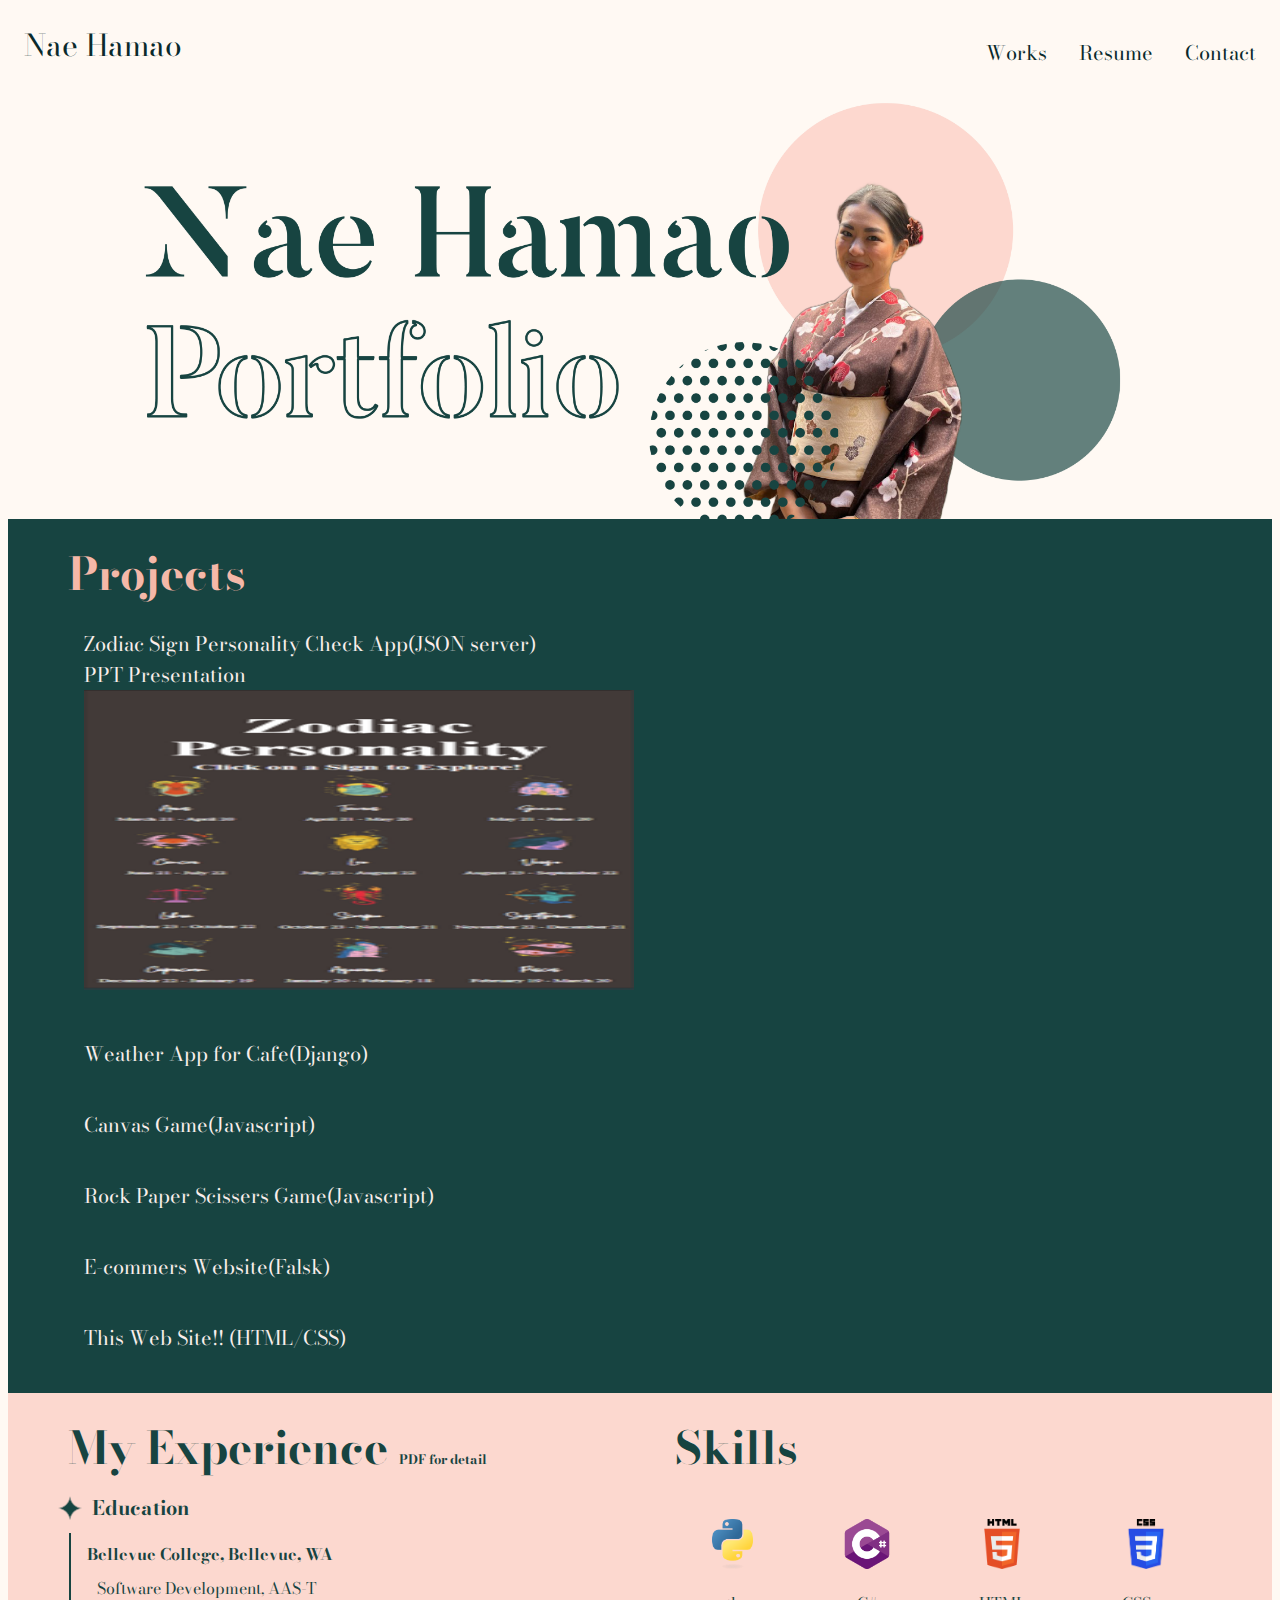
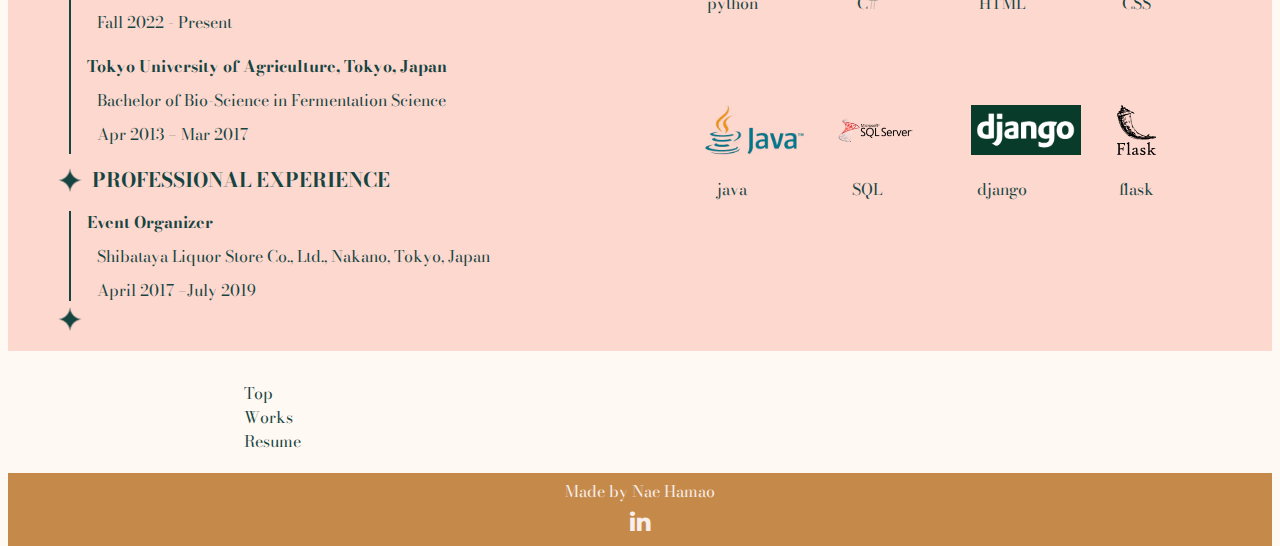
==== index.html @ 1dae4a78 "Update index.html" ====
<!DOCTYPE html>
<html>
<head>
    <meta charset="UTF-8" />
    <link rel="stylesheet" type="text/css" href="style.css">

    <link rel="preconnect" href="https://fonts.googleapis.com">
    <link rel="preconnect" href="https://fonts.gstatic.com" crossorigin>
    <link href="https://fonts.googleapis.com/css2?family=Bodoni+Moda:ital,opsz,wght@0,6..96,500;0,6..96,700;0,6..96,800;0,6..96,900;1,6..96,900&display=swap" rel="stylesheet">
    <link rel="stylesheet" href="https://cdnjs.cloudflare.com/ajax/libs/font-awesome/4.7.0/css/font-awesome.min.css">
    
    <!-- <script src="main.js" type="text/javascript"></script> -->
    <title>Nae Hamao</title>
</head>
<body>
    <div class = "header">
        <div class = "navbar">
            <ul>
                <div id="name">
                    <li><a href="#">Nae Hamao</a></li>
                </div>
                <div id="items">
                    <li><a href="#work">Works</a></li>
                    <li><a href="#resume">Resume</a></li>
                    <li><a href="#footer">Contact</a></li>
                </div>
            </ul>
        </div>

        <div class = "top_picture">
            <img src= "images/main page.jpg" alt ="">
        </div>
    </div>
    
    <div id = "work">
        <h2>Projects</h2>
        <ul>
            <li><a href="https://github.com/hamawoo78/Zodiac-Sign-Personality-Checker" class = "popup">Zodiac Sign Personality Check App(JSON server)</a>
                <a href="HamaoN-Zodiac Sign Personality Check App.pptx">PPT Presentation</a>
                <div class="popover-img">
                    <img src="images/Zodiac.PNG" alt="" width="400" height="300">
                </div>
            </li>
            <li><a href="https://www.youtube.com/watch?v=BHOTFd9d58s" class = "popup">Weather App for Cafe(Django)</a>
                <!-- <p>**Fixing</p> -->
                <div class="popover-img">
                    <!-- <img src= "images/Mario.png" alt =""> -->
                </div>
            </li>
            <li><a href="https://hamawoo78.github.io/GetTheStarwithMario_Canvas_Game/" class = "popup">Canvas Game(Javascript)</a>
                <div class="popover-img">
                    <img id = "canvas_game" src= "images/canvas_game.png" alt ="">
                </div>
            </li>
            <li><a href="https://hamawoo78.github.io/RockPaperScissorsGame/" class = "popup">Rock Paper Scissers Game(Javascript)</a>
                <div class="popover-img">
                    <a href="https://hamawoo78.github.io/RockPaperScissorsGame/"><img src= "images/RPS.png" alt =""></a>
                </div>
            </li>
            <li><a href="https://www.youtube.com/watch?v=cAsBxHKiW9k" class = "popup">E-commers Website(Falsk)</a>
                <div class="popover-img">
                    <img src= "images/EcommersWeb.PNG" alt ="">
                </div>
            </li>
            <li><a href="">This Web Site!! (HTML/CSS)</a></li>
        </ul>
    </div>

    <div id = "resume">
        <div class = "experience">
            <h2>My Experience <a id = "resume_PDF" href="Nae Hamao Software Developer Resume.pdf">PDF for detail</a></h2>
            
            <div id = "star_title">
                <img src= "images/star.png" alt ="">
                <h3>Education</h3>
            </div>

            <div id = "line_detail">
                <div id = "line"></div>
                <div id = "detail">
                    <li id = "title">Bellevue College, Bellevue, WA</li>
                    <ul>
                        <li>Software Development, AAS-T</li>
                        <li>Fall 2022 - Present</li>
                    </ul>
                    <li id = "space"></li>
                    <li id = "title">Tokyo University of Agriculture, Tokyo, Japan</li>
                    <ul>
                        <li>Bachelor of Bio-Science in Fermentation Science</li>
                        <li>Apr 2013 – Mar 2017</li>
                    </ul>
                </div>
            </div>

            <div id = "star_title">
                <img src= "images/star.png" alt ="">
                <h3>PROFESSIONAL EXPERIENCE</h3>
            </div>

            <div id = "line_detail">
                <div id = "line2"></div>
                <div id = "detail">
                    <li id = "title">Event Organizer</li>
                    <ul>
                        <li>Shibataya Liquor Store Co., Ltd., Nakano, Tokyo, Japan</li>
                        <li>April 2017 –July 2019</li>
                    </ul>
                </div>
            </div>
            <div id = "star_title">
                <img src= "images/star.png" alt ="">
            </div>
        </div>

        <div class = "skills">
            <h2>Skills</h2>
            <div id = "skill_icon">
                <div id="skill_icon_block">
                    <img src= "images/python-logo.png" alt ="python">
                    <p>python</p>
                </div>
                <div id="skill_icon_block">
                    <img src= "images/cdnlogo.com_c-sharp.png" alt ="c-sharp">
                    <p>C#</p>
                </div>
                <div id="skill_icon_block">
                    <img src= "images/HTML5_Logo_512.png" alt ="HTML">
                    <p>HTML</p>
                </div>
                <div id="skill_icon_block">
                    <img src= "images/CSS-Logo.png" alt ="CSS">
                    <p>CSS</p>
                </div>
                <div id="skill_icon_block">
                    <img src= "images/java-logo.avif" alt ="">
                    <p>java</p>
                </div>
                <div id="skill_icon_block">
                    <img src= "images/sql-server-dba-microsoft-sql-server-database.png" alt = "SQL">
                    <p>SQL</p>
                </div>
                <div id="skill_icon_block">
                    <img src= "images/django-logo-negative.png" alt="django">
                    <p>django</p>
                </div>
                <div id="skill_icon_block">
                    <img src= "images/flask-seeklogo.svg" alt="flask">
                    <p>flask</p>
                </div>
            </div>
        </div>
    </div>


    <div id = "footer">
        <div id = "logo_box">
            <!-- <img id = "logo" src = "images/Mario.png" alt="">s -->
        </div>
        <div id = "footer_menu_box">
            <ul id = "footer_menu">
                <li><a href="#">Top</a></li>
                <li><a href="#work">Works</a></li>
                <li><a href="#resume">Resume</a></li>
            </ul>
        </div>
    </div>

    <div class = "bottom">
        <p>Made by Nae Hamao</p>
        <div id = "social">
<!--             <i style="font-size:24px" class="fa"><a href="https://www.instagram.com/__i_am_nae__/">&#xf16d;</a></i> -->
            <i style="font-size:24px" class="fa"><a href="https://www.linkedin.com/in/nae-hamao/">&#xf0e1;</a></i>
        </div>
    </div>


</body>
</html>
---- style.css ----
html {
    height: 100%;
    width: 100%;
    background-color:#FFF9F3;
    font-family: 'Bodoni Moda', serif;
    scroll-behavior: smooth;
}


a{
  text-decoration: none;
}

  /* header */
  
.navbar ul {
  list-style-type: none;
  margin: 0;
  padding: 0;
  overflow: hidden;
  display: flex;
  justify-content: space-between;
  align-items: flex-end;
}


.navbar a {
  display: block;
  color: #0A2A2C;
  text-align: center;
  padding: 14px 16px;
  text-decoration: none;
  float: left;
}




#name{
  font-size: 30px;
}

#items{
  display: flex;
  justify-content: flex-end;
  font-size:20px;
}

.top_picture{
  display:flex;
  justify-content:center;
}

@media (min-width: 961px){
  .top_picture img{
    max-width: 1130px;
    height:auto;
  }
}

@media (max-width: 960px){
  .top_picture img {
      max-width: 100%;
      height: auto;
  }
}


/* position */
#work, #resume, #footer{
  padding: 20px 0 20px 50px;
}

#work h2, #resume h2{
  font-size: 45px;
  margin:0 0 0 10px;
}


#work ul, #resume ul{
  list-style-type: none;
  margin: 0;
  padding: 0 0 0 10px;
  overflow: hidden;
}

/* work */
#work{
  background:#174441;
  color:#f5b8a8;
  /* padding: 0 0 0 5px; */
}

#work li{
  padding: 20px 0 20px 16px;
}

#work ul{
  font-size: 20px;
}

#work a{
  color:#f9eeeb;
  transition: text-shadow .3s;
}

#work a:hover{
  color:#bc664e;
  text-shadow: 0 0 11px rgba(57, 50, 50, 0.5); 
}

#work p{
  font-size: 20px;
}

/* popup */
.popup {
  display:block;
  text-decoration:none;
}

.popup + .popover-img img {
  display:none;
}

.popup:hover + .popover-img img {
  display:block;
  position:absolute;
  top:600px;
  right: 5%;
   /* Adjust this value based on your layout */
  /* Additional styling for the image container */
  border: 0.2px solid #ccc;
  background-color: #fff;
  padding: 10px;
  z-index: 1;
}

.popover-img img{
  width:550px;
}


#canvas_game{
  width: 40%;
}



/* Resume */
#resume{
  background:#FCD8CF;
  color:#174441;
  display: flex;
  justify-content:space-between;

}

#star_title, #line_detail{
  display:flex;
  justify-content: flex-start;
  align-items: center;
}

#star_title img{
  width: 1.5rem;
  height: 1.5rem;
}

#line{
  border-left: 2px solid #174441;
  height: 221px;
  margin: 0 0 0 11px
}

#line2{
  border-left: 2px solid #174441;
  height: 90px;
  margin: 0 0 0 11px
}


#title{
  list-style-type: none;
  font-weight: bold;
  padding: 5px 25px;
}

#resume_PDF{
  font-size:13px;
  color:#174441;
}

#resume h3{
  margin:10px 0 10px 10px;
  font-size: 20px;
}

#resume li{
  padding: 5px 16px;
}

#space{
  list-style-type: none;
}

.skills{
  width: 50%;
  display: flex;
  flex-direction: column;
}

#skill_icon{
  display:flex;
  justify-content: flex-start;
  flex-wrap: wrap;
}

#skill_icon_block{
  width:10%;
  padding:37px;
  text-align: center;
}

#skill_icon_block img{
  height: 50px;
}


/* footer */
#logo{
  width:150px;
  padding:10px 0 10px 30px;
}

#footer{
  display: flex;
  justify-content:space-start ;
}

#logo_box{
  display: flex;
  justify-content: flex-start;
}

#footer_menu_box{
  display:flex;
  justify-content:flex-start;
}

#footer_menu{
  margin: 10px 0 0 150%;
  list-style-type: none;
} 

#footer_menu a{
  padding: 0 0 5px 0;
  color:#174441;
}

.bottom{
  background-color:#C58A4A;
  color:#f9eeeb;
  text-align: center;
  padding:0.1px 0 10px 0;
}

.bottom p{
  margin:6px 0;
}

#social a{
  color:#f9eeeb;
}


@media (max-width: 526px){
  .navbar ul {
    display: flex;
    justify-content: flex-start;
    align-items: center;
    flex-direction: column;
  }
  
}

@media (min-width: 305px) and (max-width: 1070px) {

  #resume{
    display: flex;
    justify-content:space-between;
    flex-direction: column;
  }

  #skill_icon_block{
    width: 11%;
    padding: 39px 55px 0 39px;
  }
}
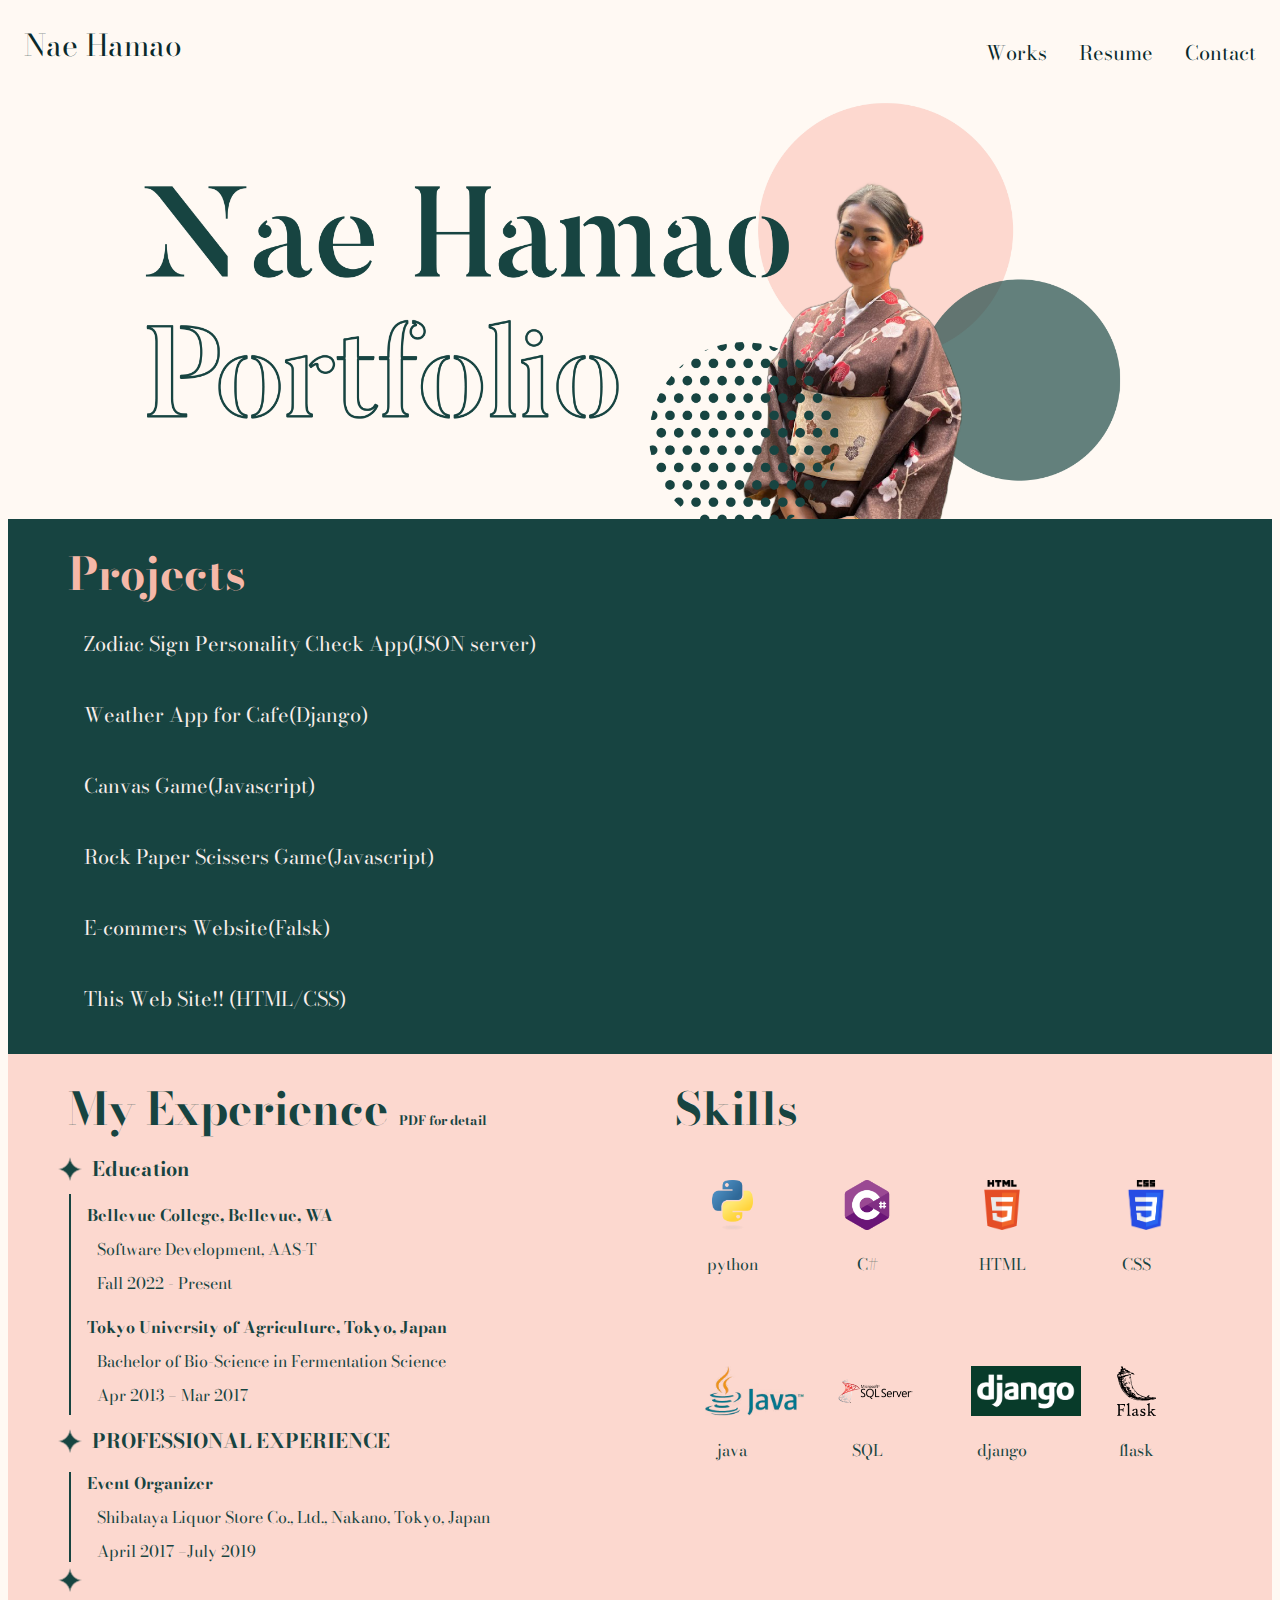
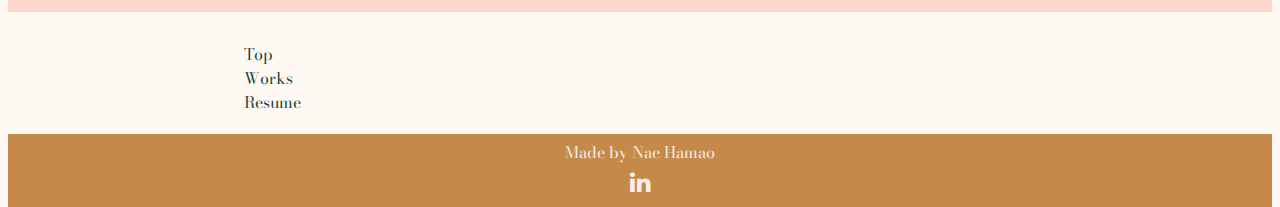
==== commit d020be7f: "Update index.html" ====
--- a/index.html
+++ b/index.html
@@ -36,9 +36,8 @@
         <h2>Projects</h2>
         <ul>
             <li><a href="https://github.com/hamawoo78/Zodiac-Sign-Personality-Checker" class = "popup">Zodiac Sign Personality Check App(JSON server)</a>
-                <a href="HamaoN-Zodiac Sign Personality Check App.pptx">PPT Presentation</a>
                 <div class="popover-img">
-                    <img src="images/Zodiac.PNG" alt="" width="400" height="300">
+                    <a href="HamaoN-Zodiac Sign Personality Check App.pptx"><img src="images/Zodiac.PNG" alt="" width="50%" height="auto"></a>
                 </div>
             </li>
             <li><a href="https://www.youtube.com/watch?v=BHOTFd9d58s" class = "popup">Weather App for Cafe(Django)</a>
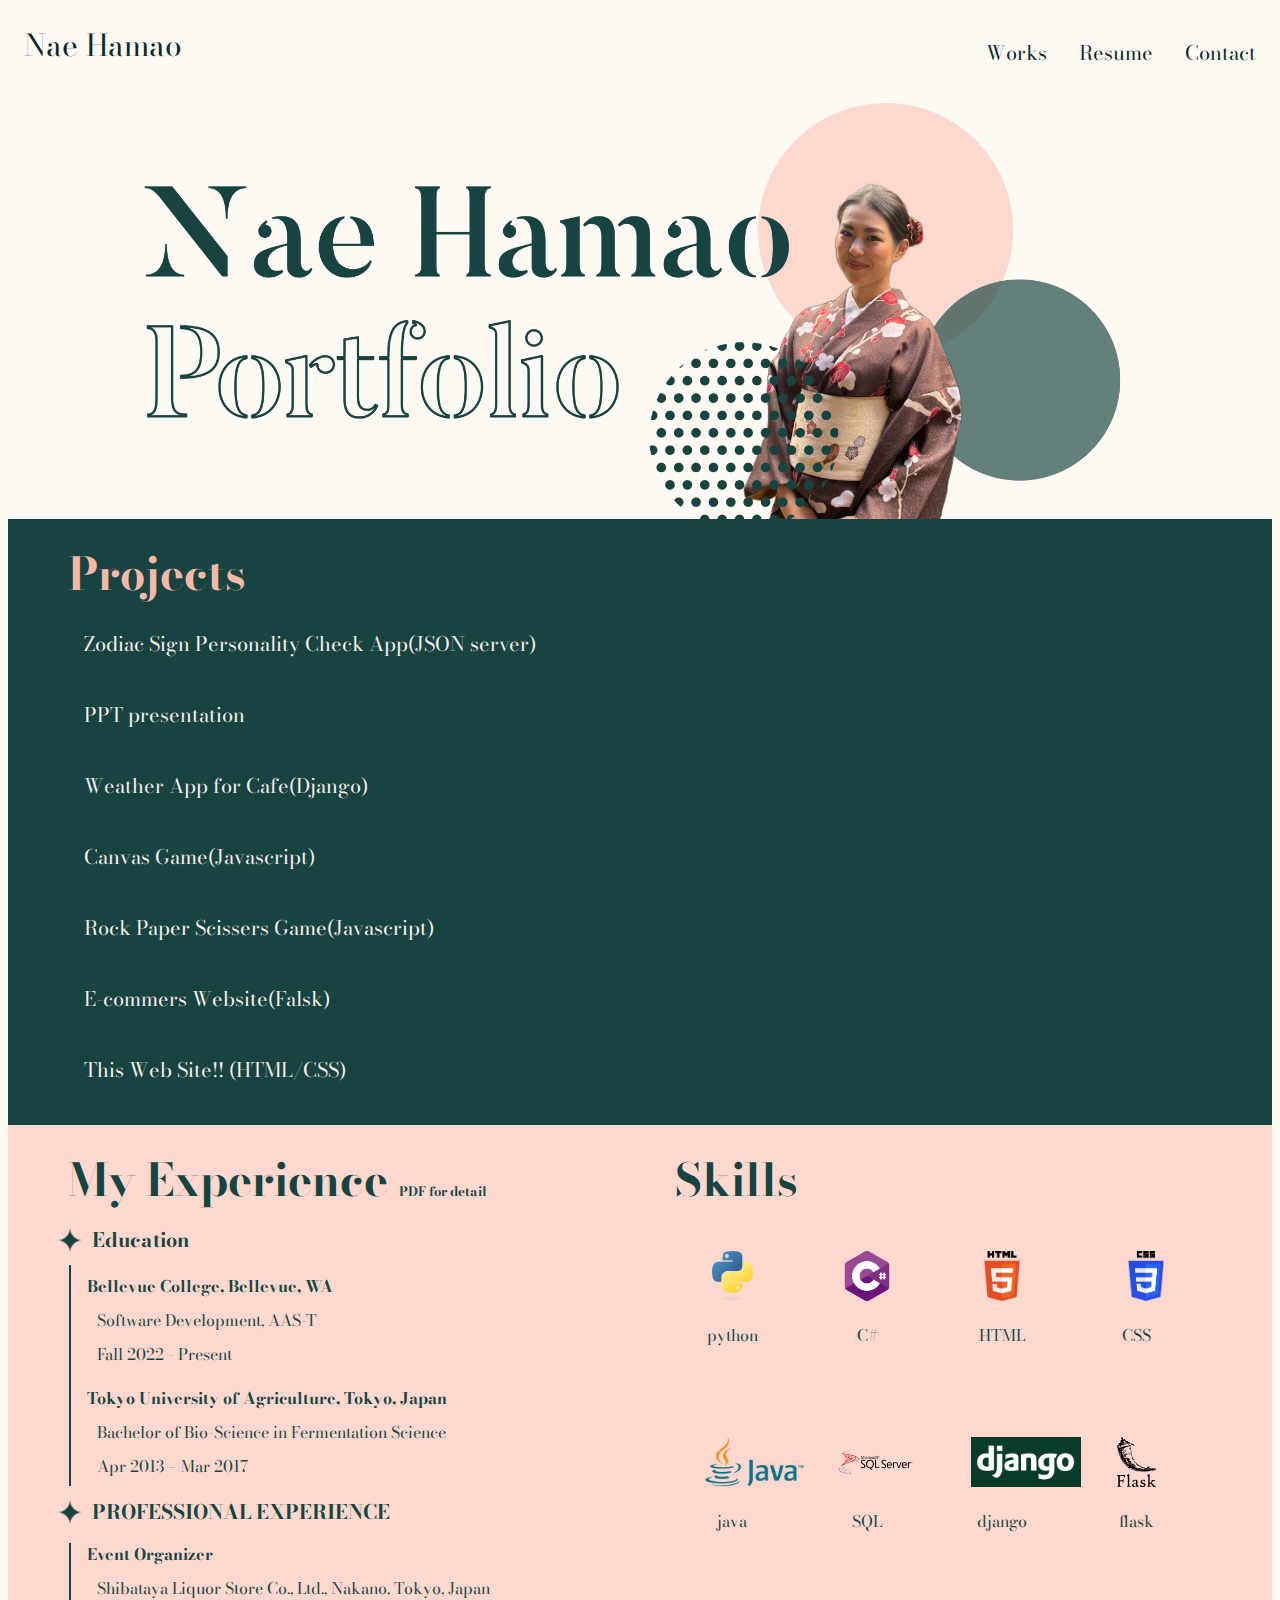
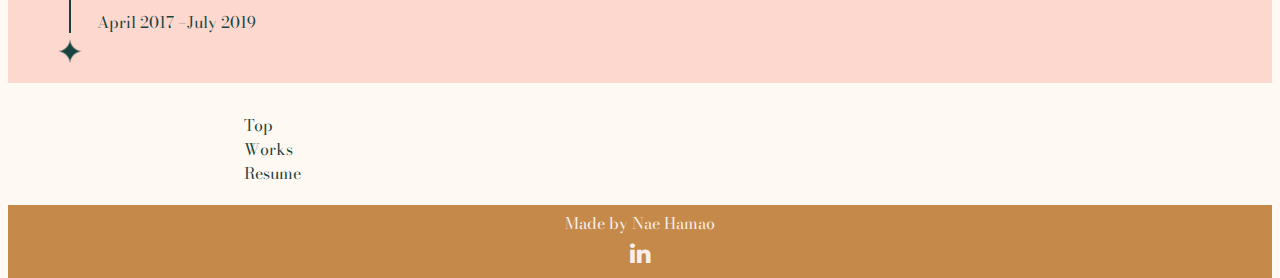
==== commit 329d2bf7: "Update index.html" ====
--- a/index.html
+++ b/index.html
@@ -37,9 +37,10 @@
         <ul>
             <li><a href="https://github.com/hamawoo78/Zodiac-Sign-Personality-Checker" class = "popup">Zodiac Sign Personality Check App(JSON server)</a>
                 <div class="popover-img">
-                    <a href="HamaoN-Zodiac Sign Personality Check App.pptx"><img src="images/Zodiac.PNG" alt="" width="50%" height="auto"></a>
+                    <img src="images/Zodiac.PNG" alt="" width="30%" height="auto">
                 </div>
             </li>
+            <li><a href="HamaoN-Zodiac Sign Personality Check App.pptx" font-size: 10px;>PPT presentation</li>
             <li><a href="https://www.youtube.com/watch?v=BHOTFd9d58s" class = "popup">Weather App for Cafe(Django)</a>
                 <!-- <p>**Fixing</p> -->
                 <div class="popover-img">
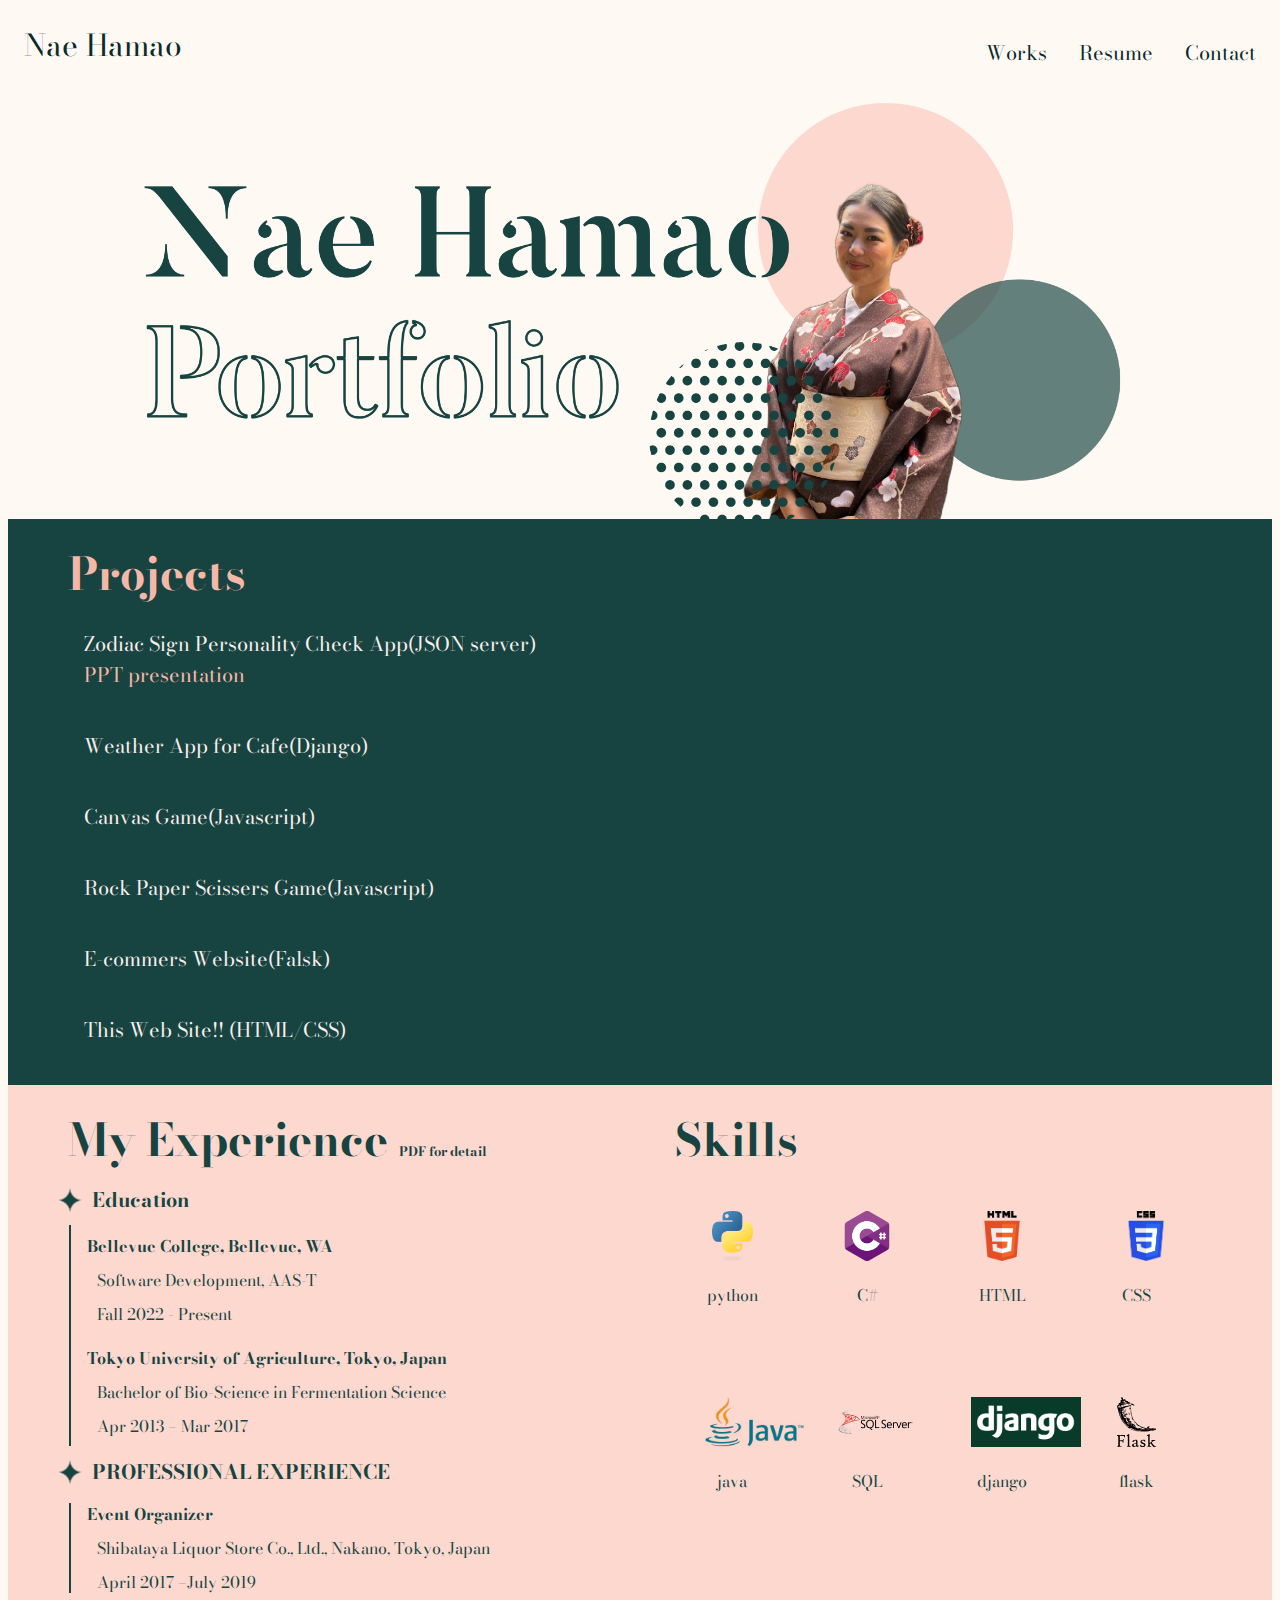
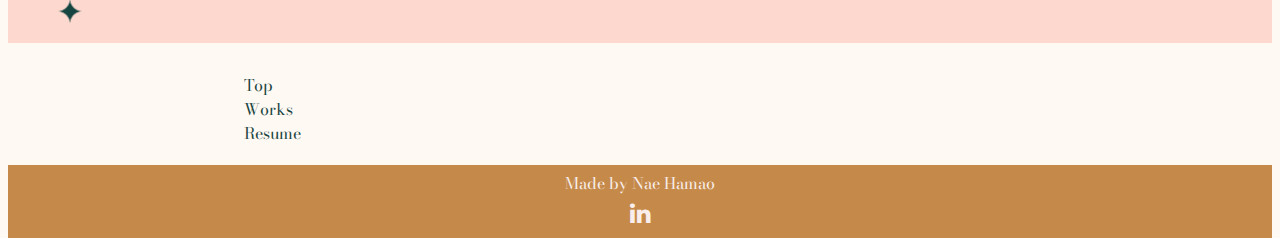
==== commit badb44cd: "Update index.html" ====
--- a/index.html
+++ b/index.html
@@ -37,7 +37,7 @@
         <ul>
             <li><a href="https://github.com/hamawoo78/Zodiac-Sign-Personality-Checker" class = "popup">Zodiac Sign Personality Check App(JSON server)</a>
                 <div class="popover-img">
-                    <img src="images/Zodiac.PNG" alt="" width="30%" height="auto">
+                    <img src="images/Zodiac.PNG" alt="" height="430px"; width="auto;>
                 </div>
             </li>
             <li><a href="HamaoN-Zodiac Sign Personality Check App.pptx" font-size: 10px;>PPT presentation</li>
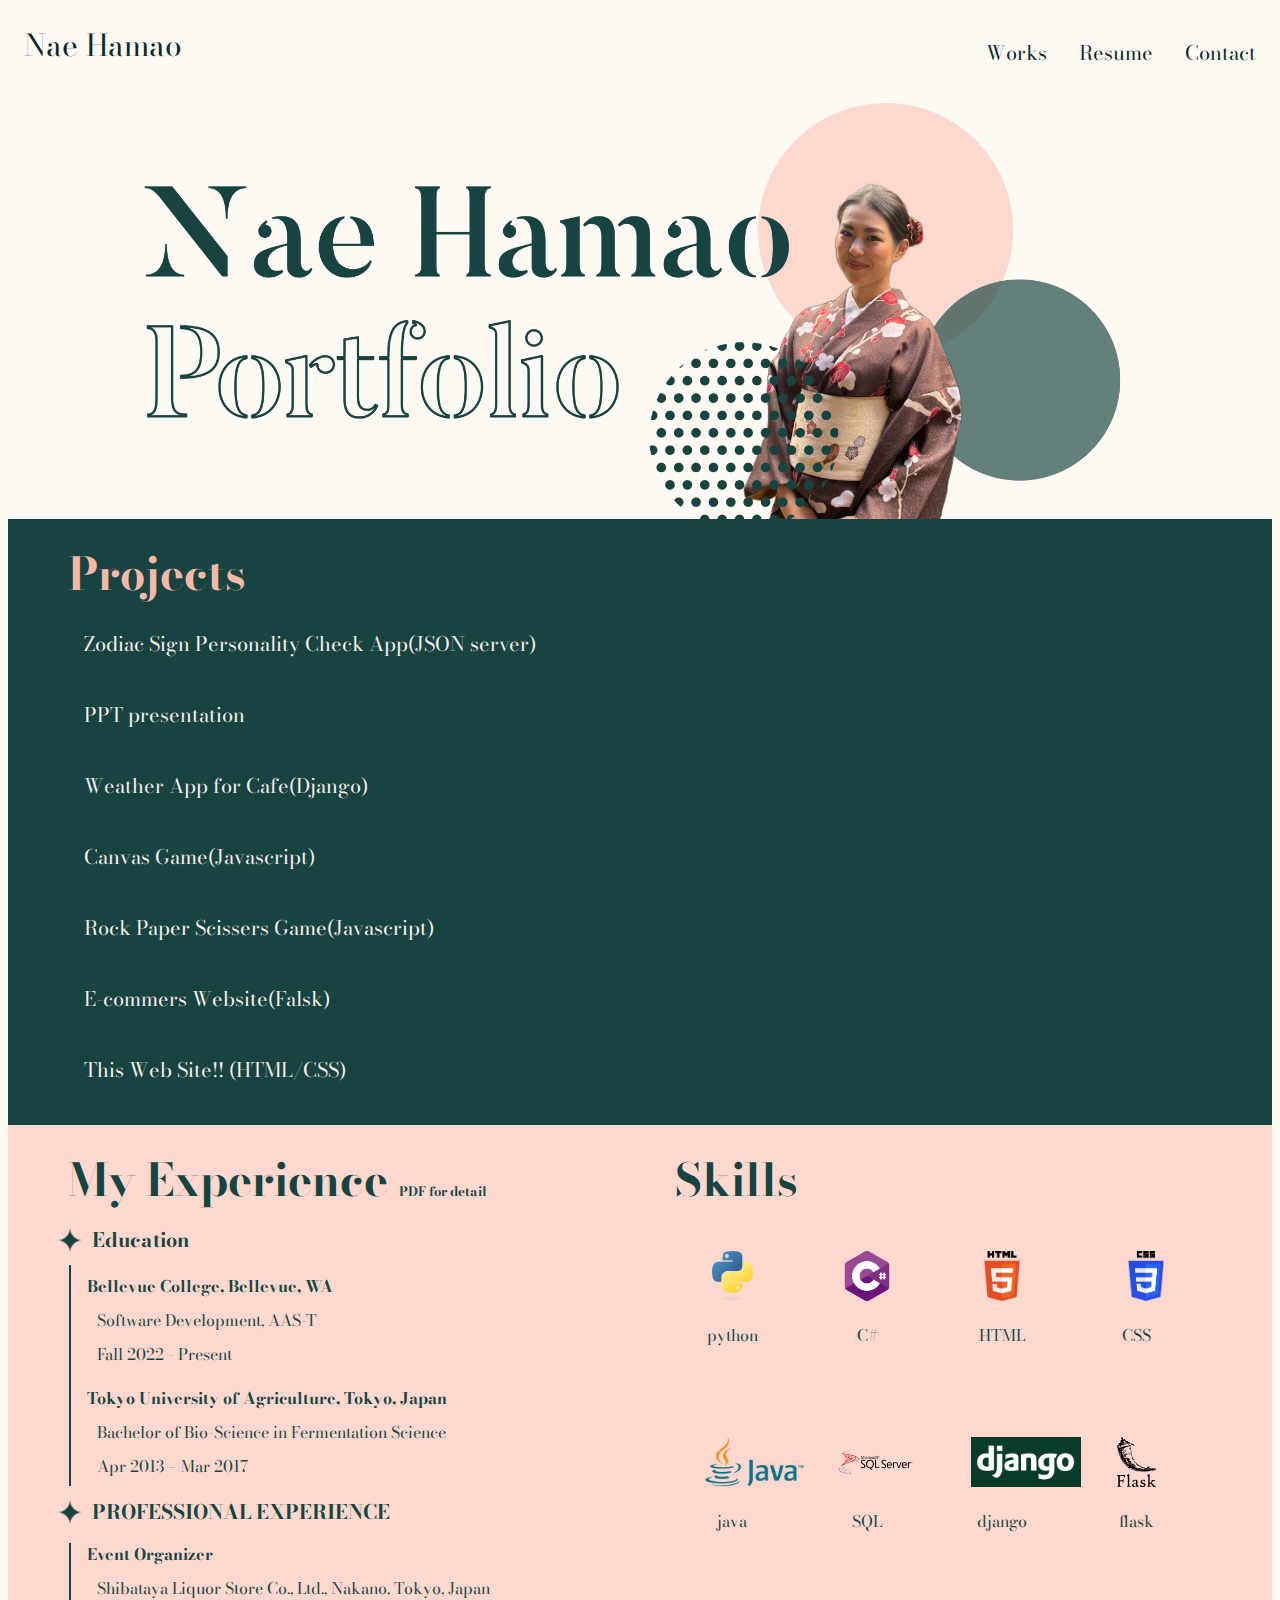
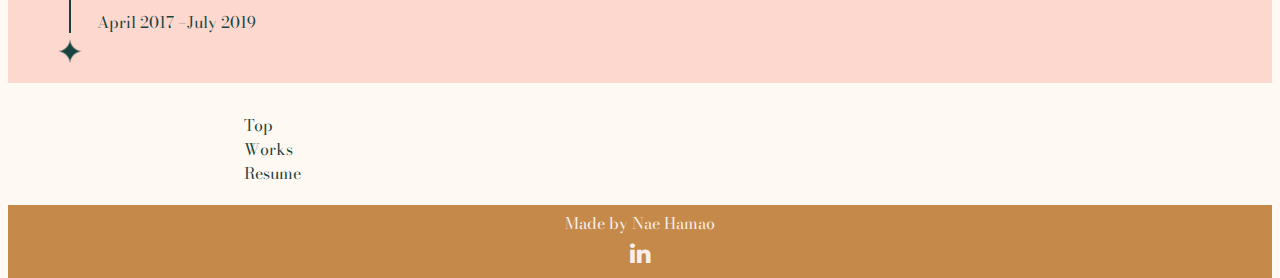
==== commit 8c6ca732: "Update index.html" ====
--- a/index.html
+++ b/index.html
@@ -37,7 +37,7 @@
         <ul>
             <li><a href="https://github.com/hamawoo78/Zodiac-Sign-Personality-Checker" class = "popup">Zodiac Sign Personality Check App(JSON server)</a>
                 <div class="popover-img">
-                    <img src="images/Zodiac.PNG" alt="" height="430px"; width="auto;>
+                    <img src="images/Zodiac.PNG" alt="" height="430px"; width="auto";>
                 </div>
             </li>
             <li><a href="HamaoN-Zodiac Sign Personality Check App.pptx" font-size: 10px;>PPT presentation</li>
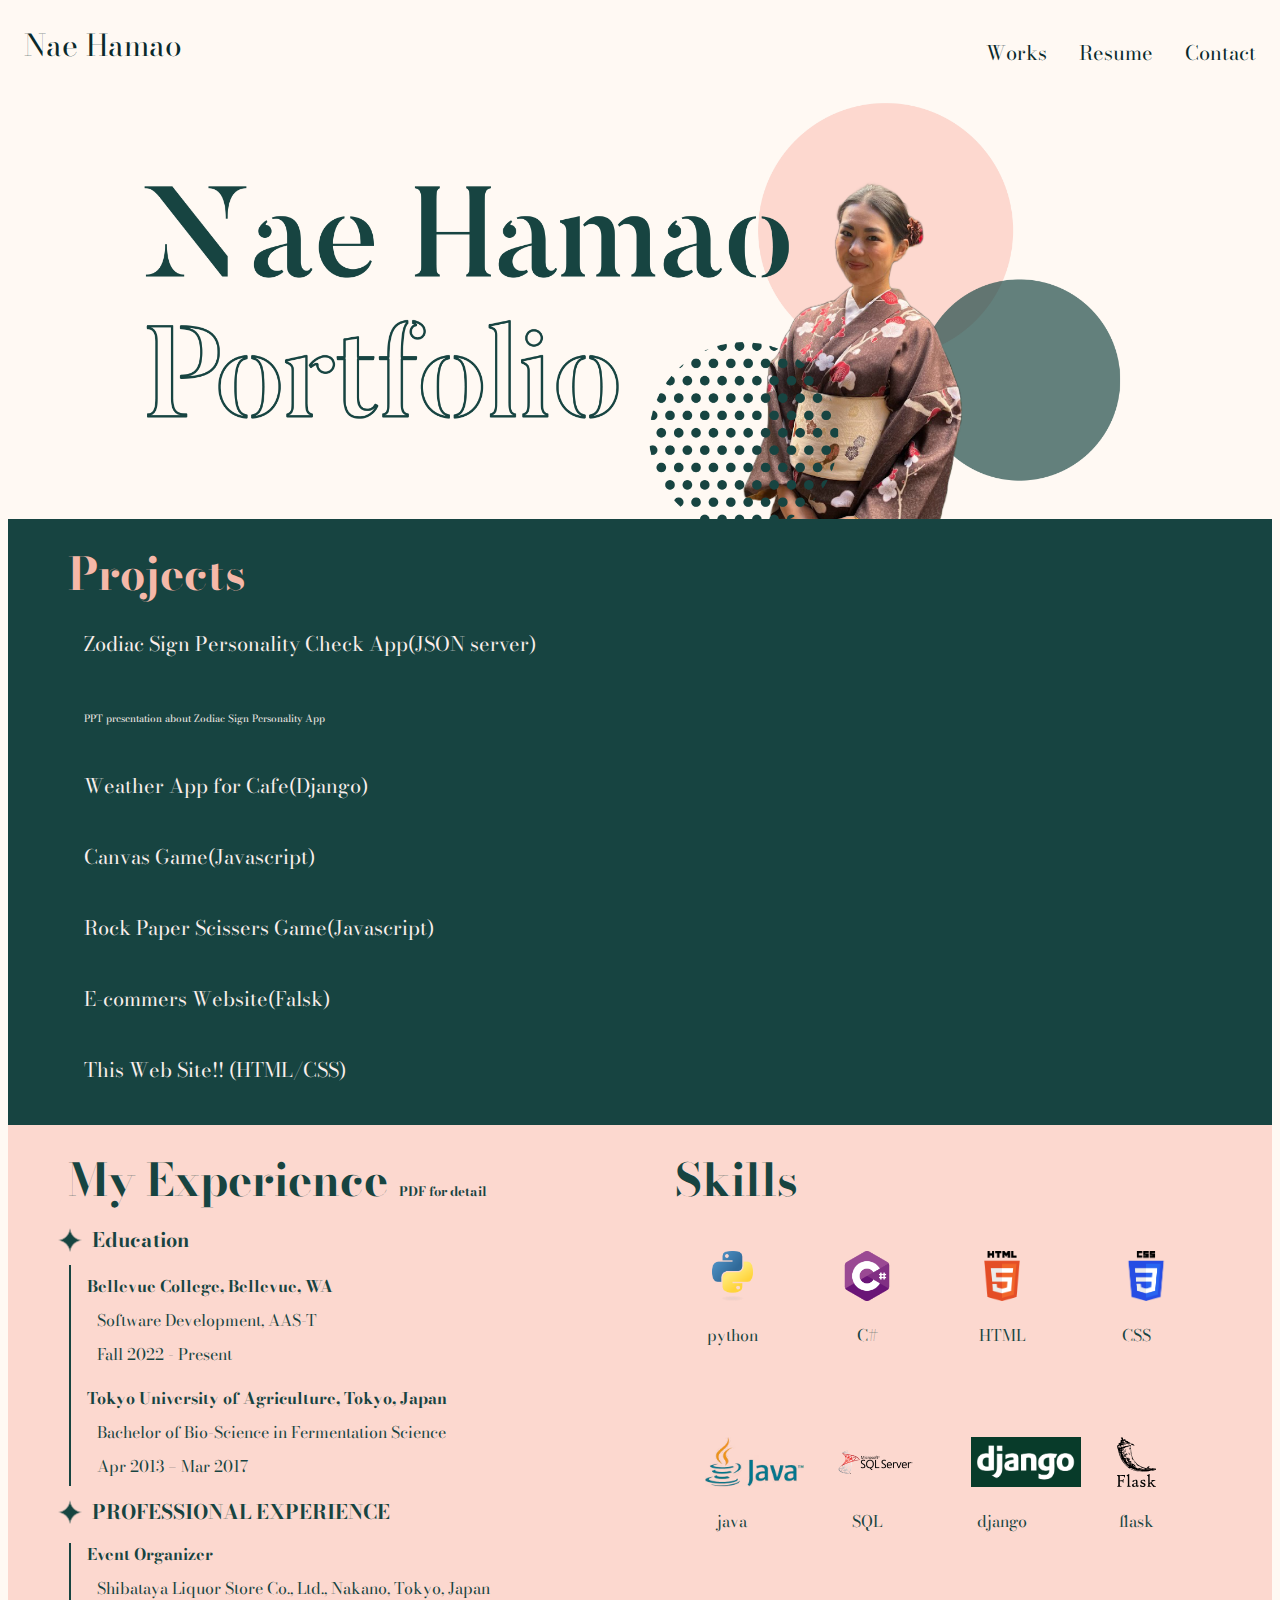
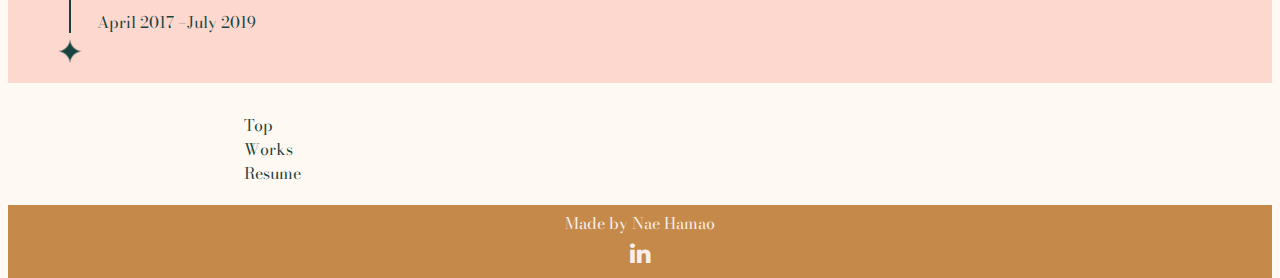
==== commit 31d3c2d9: "Update index.html" ====
--- a/index.html
+++ b/index.html
@@ -37,10 +37,10 @@
         <ul>
             <li><a href="https://github.com/hamawoo78/Zodiac-Sign-Personality-Checker" class = "popup">Zodiac Sign Personality Check App(JSON server)</a>
                 <div class="popover-img">
-                    <img src="images/Zodiac.PNG" alt="" height="430px"; width="auto";>
+                    <img src="images/Zodiac.PNG" alt="" style="width: 215px; height: auto;">
                 </div>
             </li>
-            <li><a href="HamaoN-Zodiac Sign Personality Check App.pptx" font-size: 10px;>PPT presentation</li>
+            <li><a href="HamaoN-Zodiac Sign Personality Check App.pptx" style="font-size: 10px;">PPT presentation about Zodiac Sign Personality App</a></li>
             <li><a href="https://www.youtube.com/watch?v=BHOTFd9d58s" class = "popup">Weather App for Cafe(Django)</a>
                 <!-- <p>**Fixing</p> -->
                 <div class="popover-img">
